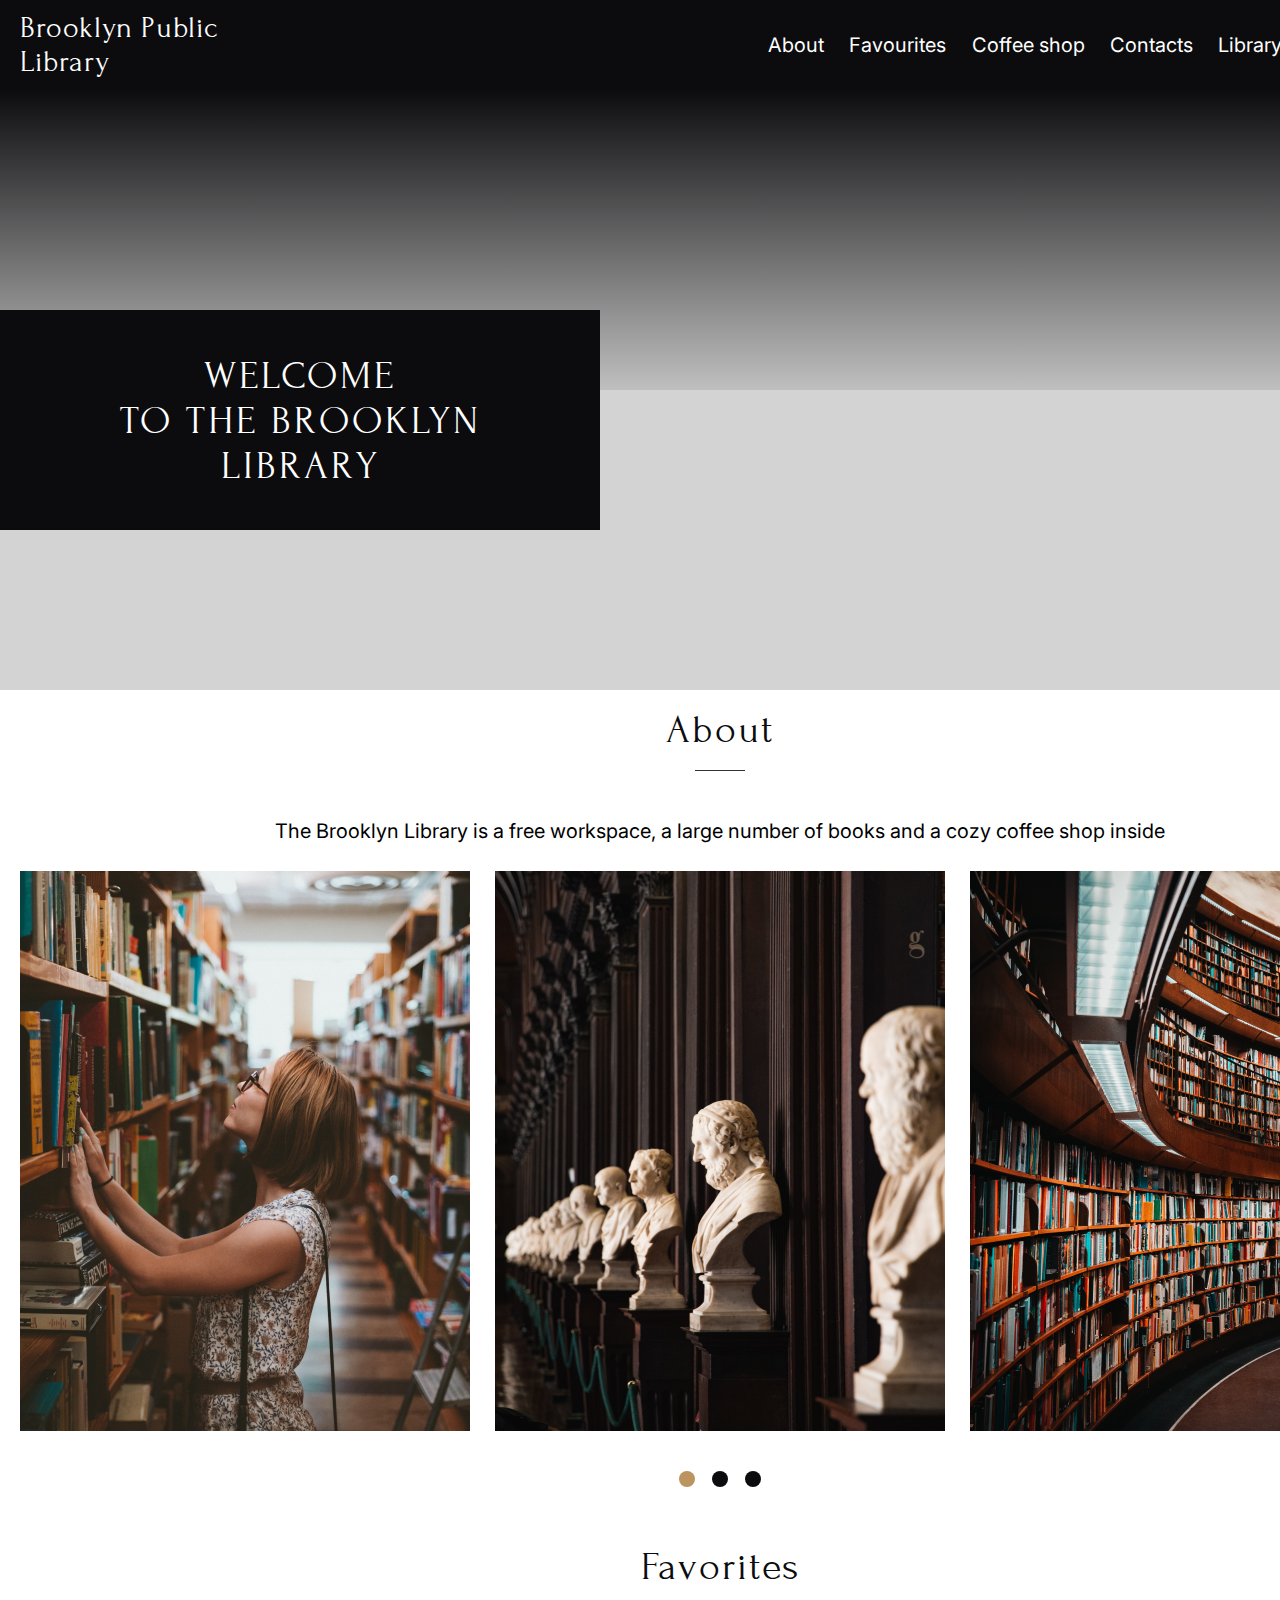
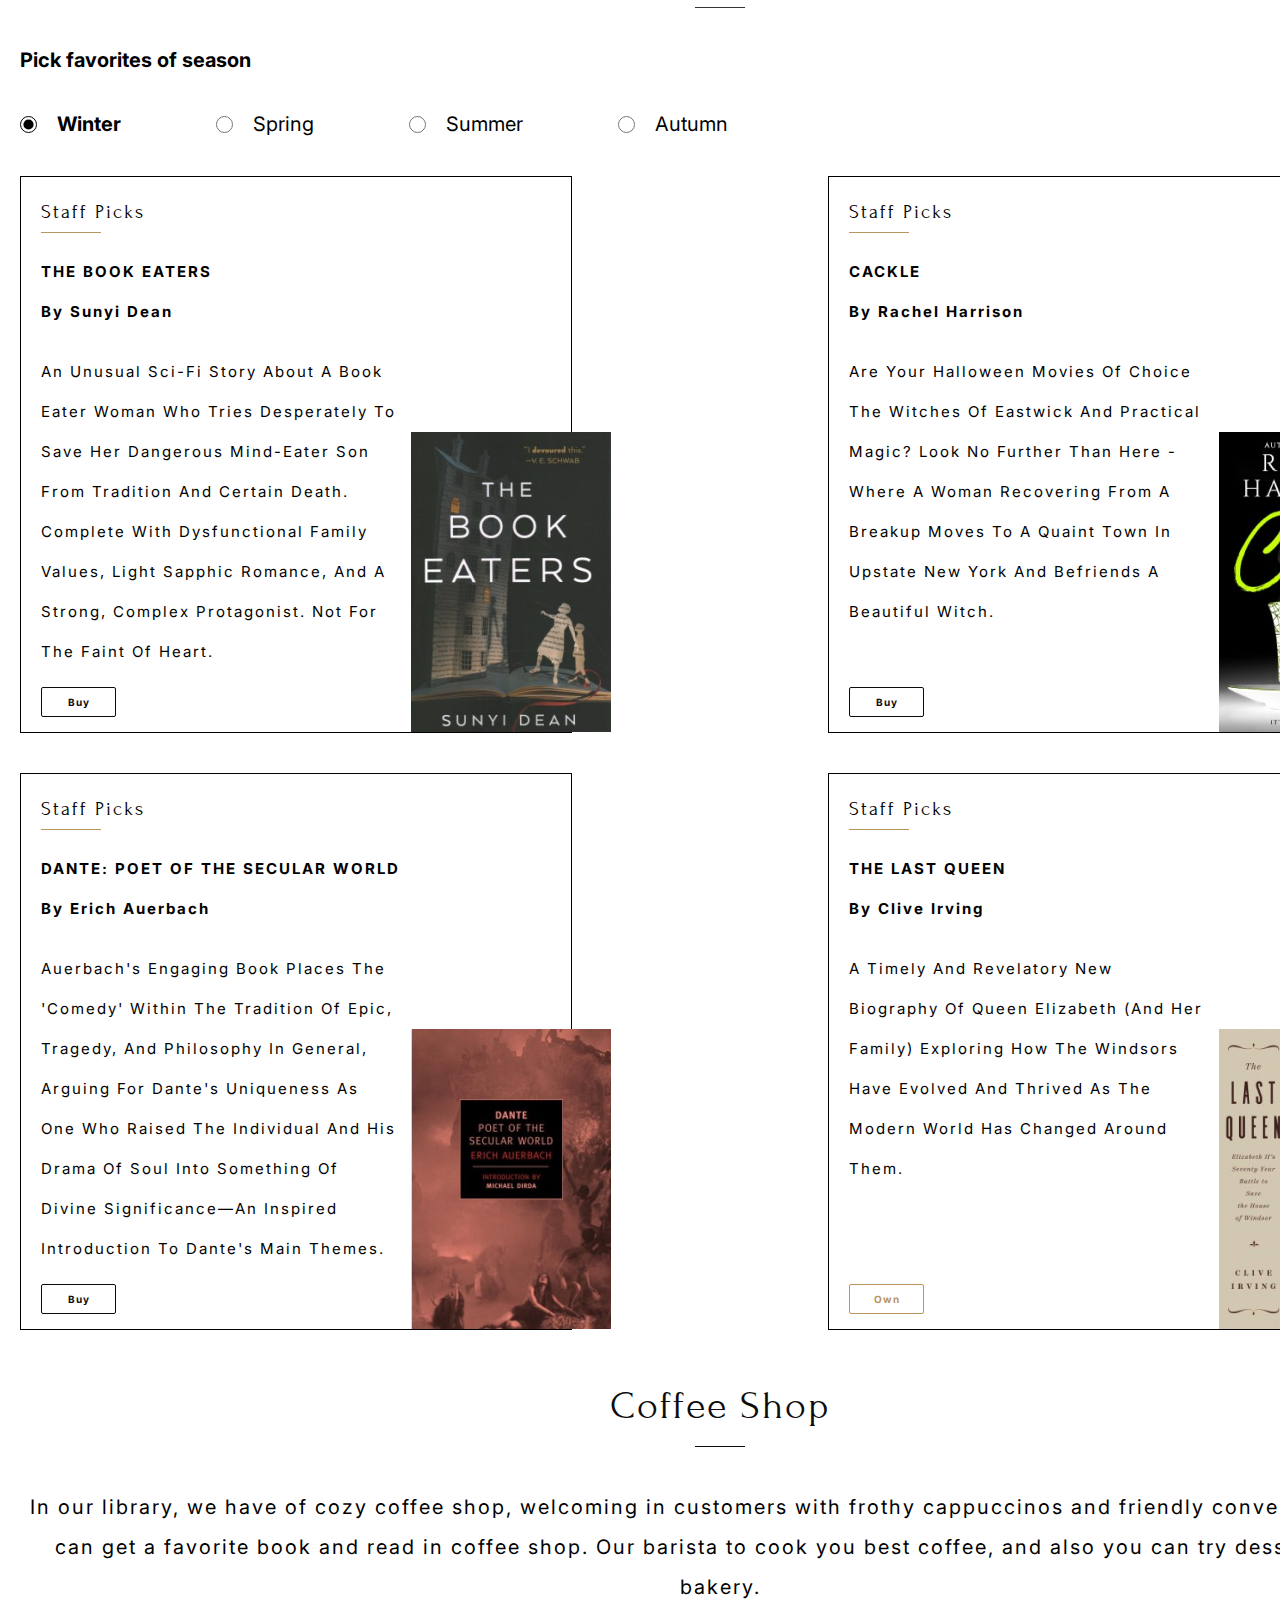
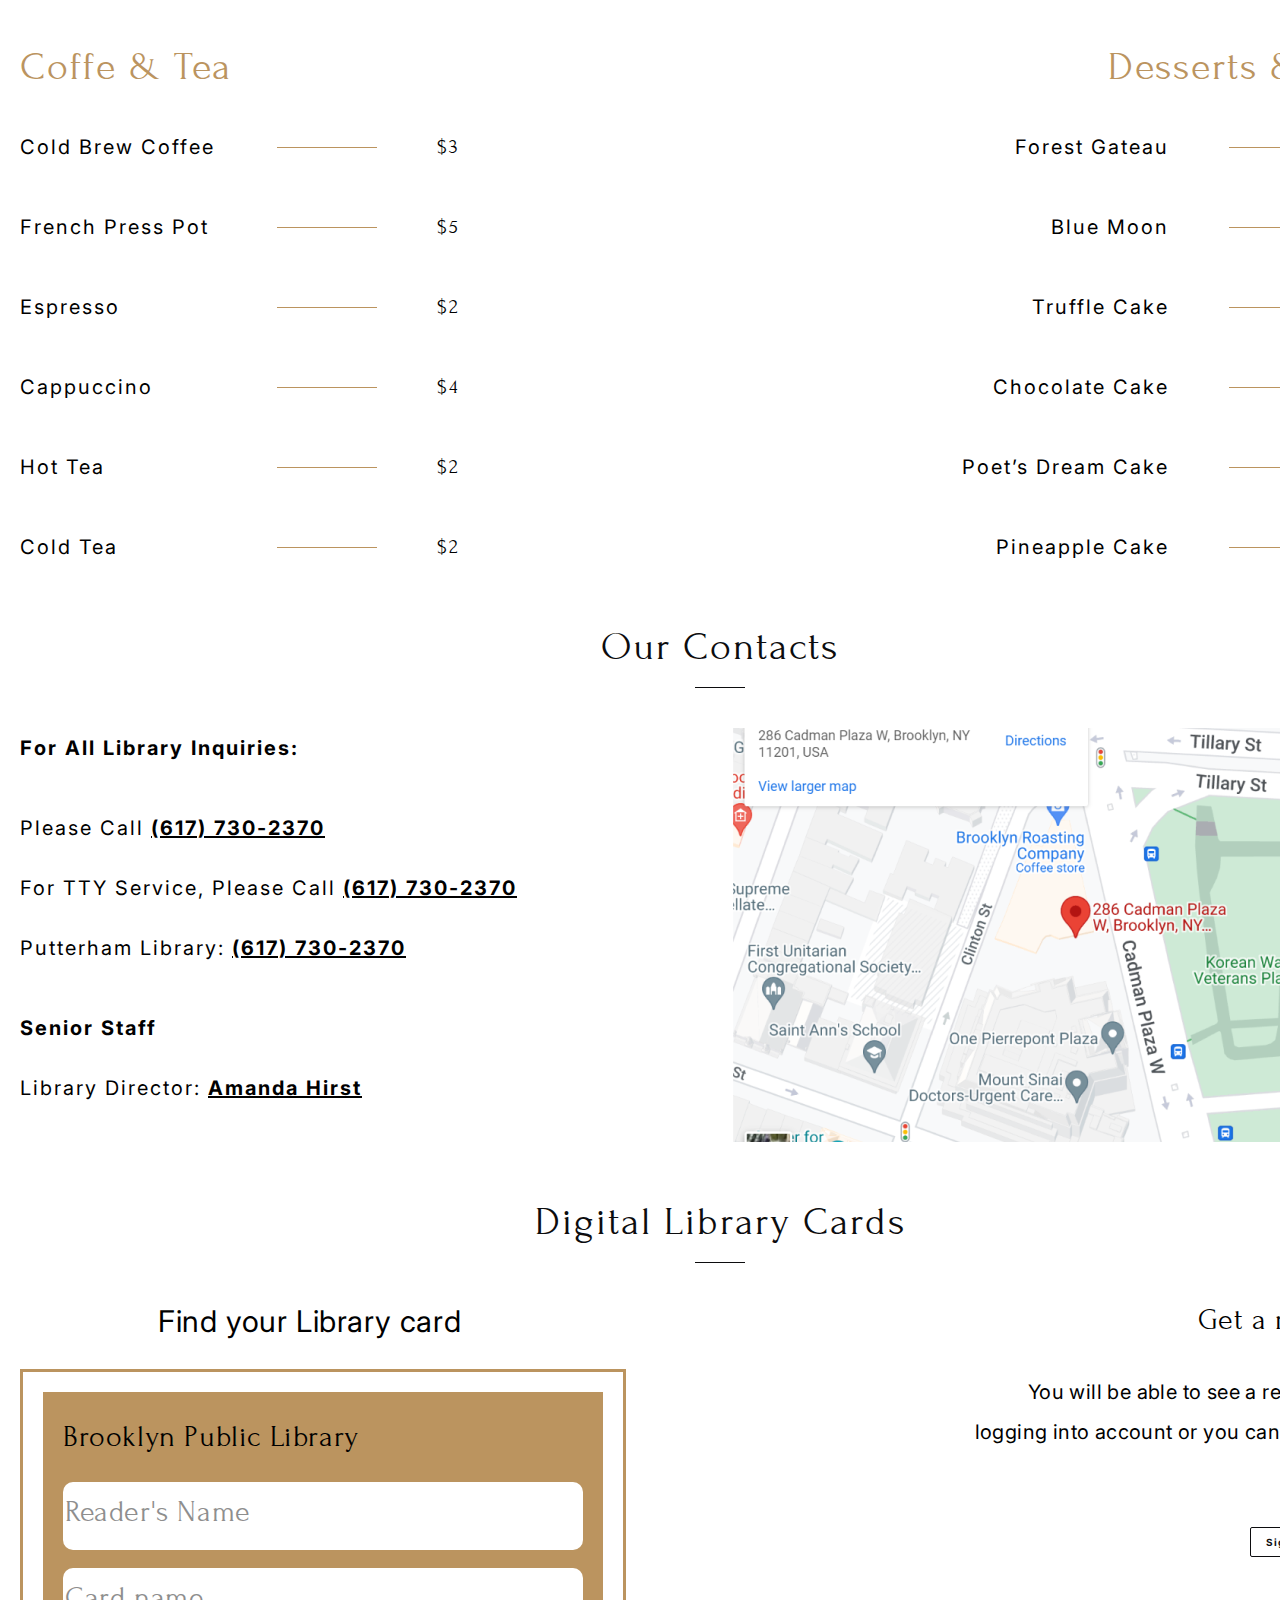
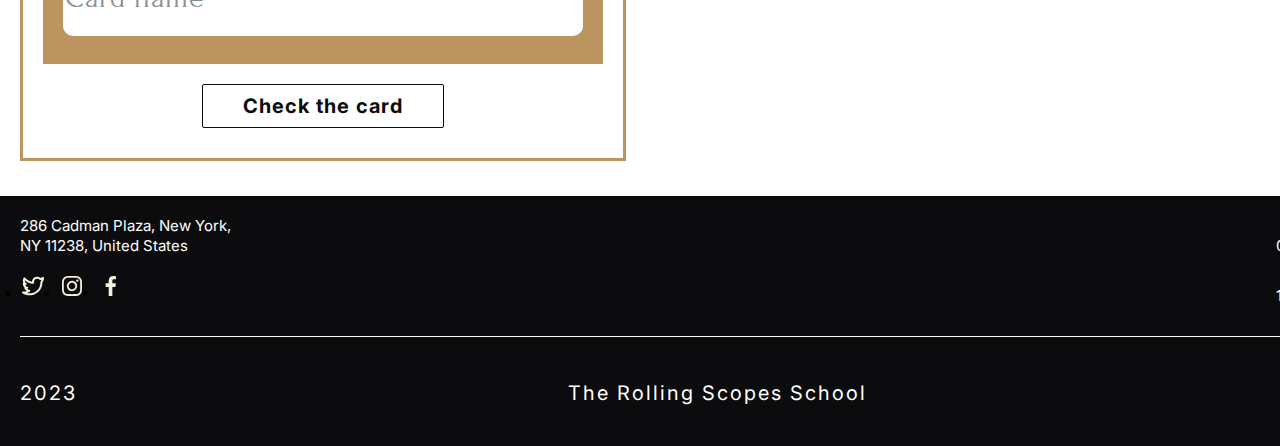
==== library/index.html @ 3243c789 "feat: added new folder library" ====
<!DOCTYPE html>
<html lang="en">
  <head>
    <meta charset="UTF-8"/>
    <meta http-equiv="X-UA-Compatible" content="IE=edge"/>
    <meta name="viewport" content="width=device-width, initial-scale=1.0"/>
    <title>Library</title>
    <link rel="icon" type="image/x-icon" href="./images/favicon.ico"/>
    <link rel="preconnect" href="https://fonts.googleapis.com">
    <link rel="preconnect" href="https://fonts.gstatic.com" crossorigin>
    <link href="https://fonts.googleapis.com/css2?family=Forum&family=Forum:ital,wght@0,100;0,300;0,400;0,500;1,100;1,400&display=swap" rel="stylesheet">
    <link href="https://fonts.googleapis.com/css2?family=Inter&family=Inter:ital,wght@0,100;0,300;0,400;0,500;1,100;1,400&display=swap" rel="stylesheet">
    <link rel="stylesheet" href="style.css">
  </head>
  <body>
    <header class="main-header">
      <div class="library-name">
        <h1>Brooklyn Public Library</h1>
      </div>
      <nav class="main-nav-container">
          <ul>
            <li><a href = "#about">About</a></li>
            <li><a href = "#favorites">Favourites</a></li>
            <li><a href = "#coffeeshop">Coffee shop</a></li>
            <li><a href = "#contacts">Contacts</a></li>
            <li><a href = "#librarycard">Library Card</a></li>
          </ul>
      </nav>
      <div class="icon-profile">
        <svg xmlns="http://www.w3.org/2000/svg" width="28" height="28" viewBox="0 0 28 28" fill="none">
          <path fill-rule="evenodd" clip-rule="evenodd" d="M28 14C28 21.732 21.732 28 14 28C6.26801 28 0 21.732 0 14C0 6.26801 6.26801 0 14 0C21.732 0 28 6.26801 28 14ZM18.6667 7.77778C18.6667 10.3551 16.5774 12.4444 14.0001 12.4444C11.4227 12.4444 9.33339 10.3551 9.33339 7.77778C9.33339 5.20045 11.4227 3.11111 14.0001 3.11111C16.5774 3.11111 18.6667 5.20045 18.6667 7.77778ZM19.4998 16.2781C20.9584 17.7367 21.7778 19.715 21.7778 21.7778H14L6.22225 21.7778C6.22225 19.715 7.0417 17.7367 8.50031 16.2781C9.95893 14.8194 11.9372 14 14 14C16.0628 14 18.0411 14.8194 19.4998 16.2781Z" fill="white"/>
        </svg>
      </div>
      </header>
    <main>
      <div class="container-pages">
        <section id="welcome">
          <div class="background-gradient">
            <div class="gradient"></div>
            <div class="welcome-bg">
              <p>WELCOME<br>TO THE BROOKLYN<br>LIBRARY<p>
            </div>
          </div>
        </section>
        <section id="about">
          <div class="about-header">
            <h2>About</h2>
            <hr>
            <p>The Brooklyn Library is a free workspace, a large number of books and a cozy coffee shop inside</p>
          </div>
          <div class="images-about">
            <img src="./images/image1.png" alt="image 1">
            <img src="./images/image2.png" alt="image 2">
            <img src="./images/image3.png" alt="image 3">
          </div>
          <div class="carousel-pagination">
            <div class="pagination-container">
              <div class="pagination-element">
                <a class="active" href="#images-about"></a>
              </div>
              <div class="pagination-element">
                <a href="#"></a>
              </div>
              <div class="pagination-element">
                <a href="#"></a>
              </div>
            </div>
          </div>
        </section>
        <section id="favorites">
          <div class="favorites-header">
            <h2>Favorites</h2>
            <hr>
          </div>
          <div class="fav-text">
            <p>Pick favorites of season</p>
          </div>
          <div class="seasons">
            <div class="season-element">
              <input type="radio" id="winter" name="seasons" value="winter" checked>
              <label for="winter">Winter</label>
            </div>
            <div class="season-element">
              <input type="radio" id="spring" name="seasons" value="spring">
              <label for="spring">Spring</label>
            </div>
            <div class="season-element">
              <input type="radio" id="summer" name="seasons" value="summer">
              <label for="summer">Summer</label>
            </div>
            <div class="season-element">
              <input type="radio" id="autumn" name="seasons" value="autumn">
              <label for="autumn">Autumn</label>
            </div>
          </div>
          <div class="favorites-descriptions">
            <div class="book-item">
              <div class="book-item-header">
                <p>Staff Picks</p>
                <hr>
              </div>
              <div class="book-item-name-author">
                <p class="book-item-name">THE BOOK EATERS</p>
                <p class="book-item-author">By Sunyi Dean</p>
              </div>
              <div class="book-item-description">
                <p>
                  An unusual sci-fi story about a book 
                  eater woman who tries desperately to 
                  save her dangerous mind-eater son 
                  from tradition and certain death. 
                  Complete with dysfunctional family 
                  values, light Sapphic romance, and a 
                  strong, complex protagonist. Not for 
                  the faint of heart.
                </p>
              </div>
              <div class="buy-button">
                <button>Buy</button>
              </div>
              <div class="book-item-image">
                <img src="./images/book1.png" alt="book">
              </div>
            </div>
            
            <div class="book-item">
              <div class="book-item-header">
                <p>Staff Picks</p>
                <hr>
              </div>
              <div class="book-item-name-author">
                <p class="book-item-name">Cackle</p>
                <p class="book-item-author">By Rachel Harrison</p>
              </div>
              <div class="book-item-description">
                <p>
                Are your Halloween movies of choice 
                The Witches of Eastwick and Practical 
                Magic? Look no further than here - 
                where a woman recovering from a 
                breakup moves to a quaint town in 
                upstate New York and befriends a 
                beautiful witch.
                </p>
              </div>
              <div class="buy-button">
                <button>Buy</button>
              </div>
              <div class="book-item-image">
                <img src="./images/book3.png" alt="book">
              </div>
            </div>
            <div class="book-item">
              <div class="book-item-header">
                <p>Staff Picks</p>
                <hr>
              </div>
              <div class="book-item-name-author">
                <p class="book-item-name">Dante: Poet of the Secular World</p>
                <p class="book-item-author">By Erich Auerbach</p>
              </div>
              <div class="book-item-description">
                <p>
                Auerbach's engaging book places the 
                'Comedy' within the tradition of 
                epic, tragedy, and philosophy in 
                general, arguing for Dante's 
                uniqueness as one who raised the 
                individual and his drama of soul into 
                something of divine significance—an 
                inspired introduction to Dante's main 
                themes.
                </p>
              </div>
              <div class="buy-button">
                <button>Buy</button>
              </div>
              <div class="book-item-image">
                <img src="./images/book2.png" alt="book">
              </div>
            </div>
            <div class="book-item">
              <div class="book-item-header">
                <p>Staff Picks</p>
                <hr>
              </div>
              <div class="book-item-name-author">
                <p class="book-item-name">The Last Queen</p>
                <p class="book-item-author">By Clive Irving</p>
              </div>
              <div class="book-item-description">
                <p>
                A timely and revelatory new 
                biography of Queen Elizabeth (and her family) 
                exploring how the Windsors have 
                evolved and thrived as the modern 
                world has changed around them.
                </p>
              </div>
              <div class="own-button">
                <button disabled>Own</button>
              </div>
              <div class="book-item-image">
                <img src="./images/book4.png" alt="book">
              </div>
            </div>
          </div>
        </section>
        <section id="coffeeshop">
          <div class="coffee-shop-header">
            <h2>coffee shop</h2>
            <hr>
          </div>
          <div class="coffee-shop-description">
            <p>
              In our library, we have of cozy coffee shop, welcoming in customers with frothy cappuccinos and friendly conversation. 
              You can get a favorite book and read in coffee shop. Our barista to cook you best coffee, and also you can try desserts from bakery.
            </p>
          </div>
          <div class="coffee-shop-menu">
            <div class="coffee-tea">
              <p class="coffee-tea-header">Coffe & Tea</p>
              <div class="coffee-shop-menu-item">
                <p class="menu-item-name">Cold Brew Coffee</p>
                <hr>
                <p class="menu-item-price">$3</p>
              </div>
              <div class="coffee-shop-menu-item">
                <p class="menu-item-name">French Press Pot</p>
                <hr>
                <p class="menu-item-price">$5</p>
              </div>
              <div class="coffee-shop-menu-item">
                <p class="menu-item-name">Espresso</p>
                <hr>
                <p class="menu-item-price">$2</p>
              </div>
              <div class="coffee-shop-menu-item">
                <p class="menu-item-name">Cappuccino</p>
                <hr>
                <p class="menu-item-price">$4</p>
              </div>
              <div class="coffee-shop-menu-item">
                <p class="menu-item-name">Hot Tea</p>
                <hr>
                <p class="menu-item-price">$2</p>
              </div>
              <div class="coffee-shop-menu-item">
                <p class="menu-item-name">Cold Tea</p>
                <hr>
                <p class="menu-item-price">$2</p>
              </div>
            </div>
            <div class="desserts-cakes">
              <p class="desserts-cakes-header">Desserts & Cakes</p>
              <div class="coffee-shop-menu-item">
                <p class="menu-item-name">Forest Gateau</p>
                <hr>
                <p class="menu-item-price">$16</p>
              </div>
              <div class="coffee-shop-menu-item">
                <p class="menu-item-name">Blue Moon</p>
                <hr>
                <p class="menu-item-price">$16</p>
              </div>
              <div class="coffee-shop-menu-item">
                <p class="menu-item-name">Truffle Cake</p>
                <hr>
                <p class="menu-item-price">$15</p>
              </div>
              <div class="coffee-shop-menu-item">
                <p class="menu-item-name">Chocolate Cake</p>
                <hr>
                <p class="menu-item-price">$18</p>
              </div>
              <div class="coffee-shop-menu-item">
                <p class="menu-item-name">Poet’s Dream Cake</p>
                <hr>
                <p class="menu-item-price">$16</p>
              </div>
              <div class="coffee-shop-menu-item">
                <p class="menu-item-name">Pineapple Cake</p>
                <hr>
                <p class="menu-item-price">$14</p>
              </div>
            </div>
          </div>
        </section>
        <section id="contacts">
          <div class="contacts-header">
            <h2>Our Contacts</h2>
            <hr>
          </div>
          <div class="contacts-container">
            <div class="contacts-text">
              <p class="library-inq">
                For All Library Inquiries:
              </p>
              <p class="phones">
                Please Call <a href="tel:6177302370">(617) 730-2370</a>
              </p>
              <p class="phones">
                For TTY Service, Please Call <a href="tel:6177302370">(617) 730-2370</a>
              </p>
              <p class="phones">
                Putterham Library: <a href="tel:6177302370">(617) 730-2370</a>
              </p>
              <p class="staff">
                Senior Staff
              </p>
              <p class="library-director">Library Director: <a href="mailto:AmandaHirst@gmail.com">Amanda Hirst</a></p>
            </div>
            <div class="geo-information">
              <img src="./images/map.png" alt="map">
            </div>
          </div>
        </section>
        <section id="librarycard">
          <div class="card-header">
            <h2>Digital Library Cards</h2>
            <hr>
          </div>
          <div class="find-card">
            <p class="find-card-title">Find your Library card</p>
            <div class="register-frame">
              <div class="register-rectangle">
                <p class="find-card-library-name">Brooklyn Public Library</p>
                <form class="input-card-form">
                  <input type="text" placeholder="Reader's Name" class="form_input" id="rname" pattern=[A-Za-zА-Яа-яЁё0-9-]+><br>
                  <input type="text" placeholder="Card name" class="form_input" id="cname" pattern=[A-Za-zА-Яа-яЁё0-9-]+><br>
                  </form>
              </div>
              <div class="check-card-button">
                <button>Check the card</button>
              </div>
            </div>
          </div>
          <div class="get-card">
            <p class="get-card-title">Get a reader card</p>
            <div class="get-card-description">
              <p>You will be able to see a reader card after 
                logging into account or you can register a new 
                account</p>
            </div>
            <div class="get-card-options">
              <div class="get-card-button">
                <button>Sign Up</button>
              </div>
              <div class="get-card-button">
                <button>Log in</button>
              </div>
            </div>
          </div>
        </section>
      </div>
    </main>
    <footer class="black-footer">
      <div class="footer-item-first">
        <div class="footer-item-place">
          <a href="https://goo.gl/maps/8Bmcn56jcmFry2dU6">286 Cadman Plaza, New York, NY 11238, United States</a>
        </div>
        <div class="main-worktime">
          <p>Mon - Fri<br>08:00 am - 07:00 pm</p>
        </div>
      </div>
      <div class="footer-item-second">
        <div class="footer-item-social-media">
          <ul>
            <li><a href="https://twitter.com/BKLYNlibrary?ref_src=twsrc%5Egoogle%7Ctwcamp%5Eserp%7Ctwgr%5Eauthor">
              <svg xmlns="http://www.w3.org/2000/svg" width="24" height="24" viewBox="0 0 24 24" fill="none">
                <path d="M22.9912 3.95021C22.9913 3.77357 22.9447 3.60007 22.8559 3.44735C22.7671 3.29464 22.6395 3.16817 22.486 3.08084C22.3324 2.9935 22.1585 2.94842 21.9819 2.95017C21.8053 2.95193 21.6323 3.00046 21.4805 3.09083C20.8952 3.43921 20.265 3.70601 19.6075 3.88383C18.6685 3.07806 17.4708 2.63713 16.2335 2.64164C14.8761 2.6432 13.5724 3.17223 12.5977 4.11702C11.623 5.06181 11.0537 6.3484 11.0099 7.70512C8.33384 7.27838 5.90849 5.88164 4.19631 3.78126C4.09315 3.65609 3.9614 3.55757 3.81217 3.494C3.66295 3.43043 3.50062 3.40368 3.33889 3.41601C3.17725 3.42932 3.02128 3.4818 2.88448 3.56892C2.74768 3.65603 2.63416 3.77516 2.55373 3.91601C2.14126 4.63582 1.90436 5.44276 1.86228 6.27131C1.8202 7.09986 1.97412 7.92666 2.31154 8.68456L2.30959 8.68651C2.15794 8.77991 2.03278 8.91066 1.94609 9.06625C1.85941 9.22185 1.81409 9.39708 1.81447 9.57519C1.81263 9.72211 1.82145 9.86898 1.84084 10.0146C1.94298 11.2729 2.50062 12.4507 3.4092 13.3271C3.34756 13.4446 3.30994 13.5731 3.29854 13.7052C3.28714 13.8373 3.30218 13.9704 3.34279 14.0967C3.7389 15.3308 4.58129 16.3727 5.7051 17.0185C4.56334 17.46 3.33052 17.614 2.11525 17.4668C1.89032 17.4386 1.66248 17.4876 1.4691 17.6059C1.27572 17.7242 1.12828 17.9047 1.05097 18.1178C0.973654 18.3309 0.97106 18.5639 1.04361 18.7787C1.11616 18.9935 1.25955 19.1772 1.45025 19.2998C3.54034 20.646 5.97393 21.3617 8.46002 21.3613C11.2793 21.393 14.03 20.4921 16.2843 18.7988C18.5385 17.1054 20.17 14.7145 20.9248 11.998C21.2779 10.8146 21.4582 9.58648 21.46 8.35157C21.46 8.28614 21.46 8.21876 21.459 8.15138C21.9811 7.58831 22.3856 6.92668 22.6487 6.20527C22.9118 5.48387 23.0283 4.7172 22.9912 3.95021ZM19.6846 7.16212C19.5194 7.35746 19.4358 7.60891 19.4512 7.86427C19.461 8.02927 19.46 8.19527 19.46 8.35157C19.4579 9.39511 19.305 10.4329 19.0059 11.4326C18.3894 13.744 17.015 15.7817 15.103 17.2192C13.1909 18.6568 10.8517 19.4111 8.46002 19.3613C7.6009 19.3616 6.74474 19.2606 5.90924 19.0606C6.97465 18.7172 7.97083 18.1879 8.85162 17.4971C9.01385 17.3693 9.13257 17.1945 9.19151 16.9967C9.25044 16.7988 9.2467 16.5875 9.18079 16.3918C9.11489 16.1961 8.99005 16.0257 8.8234 15.9038C8.65675 15.7819 8.45647 15.7145 8.25002 15.7109C7.41885 15.698 6.62515 15.363 6.03615 14.7764C6.18557 14.7481 6.33401 14.7129 6.48147 14.6709C6.69748 14.6094 6.88651 14.477 7.01813 14.295C7.14975 14.1131 7.21629 13.8921 7.20704 13.6677C7.1978 13.4433 7.1133 13.2285 6.96715 13.058C6.82101 12.8874 6.62173 12.7711 6.40139 12.7275C5.91893 12.6323 5.46494 12.427 5.0747 12.1277C4.68447 11.8284 4.36852 11.4432 4.15139 11.002C4.33212 11.0266 4.514 11.0419 4.69631 11.0479C4.91289 11.0511 5.1249 10.9854 5.30169 10.8603C5.47847 10.7351 5.61086 10.5569 5.67971 10.3516C5.74569 10.1443 5.74229 9.92123 5.67004 9.7161C5.59778 9.51096 5.46061 9.33499 5.27932 9.21485C4.83947 8.92182 4.47916 8.52427 4.23068 8.0578C3.98219 7.59134 3.85328 7.07052 3.85549 6.54201C3.85549 6.47561 3.85744 6.4092 3.86135 6.34377C6.10261 8.43402 9.00967 9.66621 12.0703 9.82326C12.2248 9.82934 12.3787 9.80024 12.5203 9.73816C12.6619 9.67607 12.7875 9.58262 12.8877 9.46486C12.9869 9.34596 13.0571 9.20566 13.0929 9.05501C13.1286 8.90437 13.1289 8.74748 13.0937 8.5967C13.0366 8.35806 13.0074 8.11357 13.0068 7.86818C13.0077 7.01271 13.348 6.19254 13.9529 5.58764C14.5578 4.98274 15.378 4.64251 16.2334 4.64161C16.6736 4.64043 17.1092 4.7305 17.5127 4.90615C17.9163 5.0818 18.2791 5.3392 18.5781 5.66212C18.6935 5.7862 18.8386 5.87871 18.9998 5.93085C19.161 5.98299 19.3329 5.99303 19.499 5.96001C19.9098 5.88006 20.3147 5.7724 20.7109 5.63775C20.4407 6.19072 20.0953 6.70369 19.6846 7.16212Z" fill="#F5EFDB"/>
              </svg>
            </a></li>
            <li><a href="https://www.instagram.com/bklynlibrary/">
              <svg xmlns="http://www.w3.org/2000/svg" width="24" height="24" viewBox="0 0 24 24" fill="none">
                <path d="M17.34 5.46C17.1027 5.46 16.8707 5.53038 16.6733 5.66224C16.476 5.79409 16.3222 5.98151 16.2313 6.20078C16.1405 6.42005 16.1168 6.66133 16.1631 6.89411C16.2094 7.12689 16.3236 7.34071 16.4915 7.50853C16.6593 7.67635 16.8731 7.79064 17.1059 7.83694C17.3387 7.88324 17.5799 7.85948 17.7992 7.76866C18.0185 7.67783 18.2059 7.52402 18.3378 7.32668C18.4696 7.12935 18.54 6.89734 18.54 6.66C18.54 6.34174 18.4136 6.03652 18.1885 5.81147C17.9635 5.58643 17.6583 5.46 17.34 5.46ZM21.94 7.88C21.9206 7.0503 21.7652 6.2294 21.48 5.45C21.2257 4.78313 20.83 4.17928 20.32 3.68C19.8248 3.16743 19.2196 2.77418 18.55 2.53C17.7727 2.23616 16.9508 2.07721 16.12 2.06C15.06 2 14.72 2 12 2C9.28 2 8.94 2 7.88 2.06C7.04915 2.07721 6.22734 2.23616 5.45 2.53C4.78168 2.77665 4.17693 3.16956 3.68 3.68C3.16743 4.17518 2.77418 4.78044 2.53 5.45C2.23616 6.22734 2.07721 7.04915 2.06 7.88C2 8.94 2 9.28 2 12C2 14.72 2 15.06 2.06 16.12C2.07721 16.9508 2.23616 17.7727 2.53 18.55C2.77418 19.2196 3.16743 19.8248 3.68 20.32C4.17693 20.8304 4.78168 21.2234 5.45 21.47C6.22734 21.7638 7.04915 21.9228 7.88 21.94C8.94 22 9.28 22 12 22C14.72 22 15.06 22 16.12 21.94C16.9508 21.9228 17.7727 21.7638 18.55 21.47C19.2196 21.2258 19.8248 20.8326 20.32 20.32C20.8322 19.8226 21.2283 19.2182 21.48 18.55C21.7652 17.7706 21.9206 16.9497 21.94 16.12C21.94 15.06 22 14.72 22 12C22 9.28 22 8.94 21.94 7.88ZM20.14 16C20.1327 16.6348 20.0178 17.2637 19.8 17.86C19.6403 18.2952 19.3839 18.6884 19.05 19.01C18.7256 19.3405 18.3332 19.5964 17.9 19.76C17.3037 19.9778 16.6748 20.0927 16.04 20.1C15.04 20.15 14.67 20.16 12.04 20.16C9.41 20.16 9.04 20.16 8.04 20.1C7.38089 20.1123 6.72459 20.0109 6.1 19.8C5.68578 19.6281 5.31136 19.3728 5 19.05C4.66809 18.7287 4.41484 18.3352 4.26 17.9C4.01586 17.2952 3.88044 16.6519 3.86 16C3.86 15 3.8 14.63 3.8 12C3.8 9.37 3.8 9 3.86 8C3.86448 7.35106 3.98295 6.70795 4.21 6.1C4.38605 5.67791 4.65627 5.30166 5 5C5.30381 4.65617 5.67929 4.3831 6.1 4.2C6.70955 3.98004 7.352 3.86508 8 3.86C9 3.86 9.37 3.8 12 3.8C14.63 3.8 15 3.8 16 3.86C16.6348 3.86728 17.2637 3.98225 17.86 4.2C18.3144 4.36865 18.7223 4.64285 19.05 5C19.3777 5.30718 19.6338 5.68273 19.8 6.1C20.0223 6.70893 20.1373 7.35178 20.14 8C20.19 9 20.2 9.37 20.2 12C20.2 14.63 20.19 15 20.14 16ZM12 6.87C10.9858 6.87198 9.99496 7.17453 9.15265 7.73942C8.31035 8.30431 7.65438 9.1062 7.26763 10.0438C6.88089 10.9813 6.78072 12.0125 6.97979 13.0069C7.17886 14.0014 7.66824 14.9145 8.38608 15.631C9.10392 16.3474 10.018 16.835 11.0129 17.0321C12.0077 17.2293 13.0387 17.1271 13.9755 16.7385C14.9123 16.35 15.7129 15.6924 16.2761 14.849C16.8394 14.0056 17.14 13.0142 17.14 12C17.1413 11.3251 17.0092 10.6566 16.7512 10.033C16.4933 9.40931 16.1146 8.84281 15.6369 8.36605C15.1592 7.88929 14.5919 7.51168 13.9678 7.25493C13.3436 6.99818 12.6749 6.86736 12 6.87ZM12 15.33C11.3414 15.33 10.6976 15.1347 10.15 14.7688C9.60234 14.4029 9.17552 13.8828 8.92348 13.2743C8.67144 12.6659 8.6055 11.9963 8.73398 11.3503C8.86247 10.7044 9.17963 10.111 9.64533 9.64533C10.111 9.17963 10.7044 8.86247 11.3503 8.73398C11.9963 8.6055 12.6659 8.67144 13.2743 8.92348C13.8828 9.17552 14.4029 9.60234 14.7688 10.15C15.1347 10.6976 15.33 11.3414 15.33 12C15.33 12.4373 15.2439 12.8703 15.0765 13.2743C14.9092 13.6784 14.6639 14.0454 14.3547 14.3547C14.0454 14.6639 13.6784 14.9092 13.2743 15.0765C12.8703 15.2439 12.4373 15.33 12 15.33Z" fill="#F5EFDB"/>
              </svg>
            </a></li>
            <li><a href="https://www.facebook.com/BrooklynPublicLibrary/">
              <svg xmlns="http://www.w3.org/2000/svg" width="24" height="24" viewBox="0 0 24 24" fill="none">
                <path d="M15.12 5.32003H17V2.14003C16.0897 2.04538 15.1751 1.99865 14.26 2.00003C11.54 2.00003 9.67999 3.66003 9.67999 6.70003V9.32003H6.60999V12.88H9.67999V22H13.36V12.88H16.42L16.88 9.32003H13.36V7.05003C13.36 6.00003 13.64 5.32003 15.12 5.32003Z" fill="#F5EFDB"/>
              </svg>
            </a></li>
          </ul>
        </div>
        <div class="weekends-worktime">
          <p>Sat - Sun<br>10:00 am - 06:00 pm</p>
        </div>
      </div>
      <div class="footer-line">
        <hr>
      </div>
      <div class="main-footer">
        <p>2023</p>
        <a href="https://rs.school/js-stage0/">The Rolling Scopes School</a>
        <a href="https://github.com/llogeek">Lolita</a>
      </div>
    </footer>
  </body>
</html>
---- library/style.css ----
body, html{
  width: 1440px;
  min-width: 100%;
  margin: 0px auto;
  padding: 0;
  box-sizing: border-box;
  background-color: #0C0C0E;
  scroll-behavior: smooth;
}
.main-header {
  display: flex;
  background-color: #0C0C0E;
  width: 1440px;
  height: 90px;
  border: none;
  margin: 0px auto;
  padding: 0;
}
.library-name {
  display: flex;
  align-items: center;
  width: 294px;
  height: 50px;
  margin-right: 454px;
  margin-top: 20px;
  margin-bottom: 20px;
  margin-left: 20px;
}
.library-name h1 {
  color: #FFF;
  font-family: Forum;
  font-size: 30px;
  font-style: normal;
  font-weight: 400; 
  letter-spacing: 0.6px;
  margin: 0;
  padding: 0;
}
.main-nav-container ul{
  list-style-type: none;
  display: flex;
  justify-content:space-between;
  width: 584px;
  height: 50px;
  padding: 0;
  margin: 0;
}
.main-nav-container ul li {
  cursor: pointer;
  width: auto;
  padding: 0;
  margin-top: 20px;
  margin-bottom: 20px;
  margin-right: 20px;
  margin-left: 0;
}
.main-nav-container ul li a{
  color: #FFF;
  font-family: Inter;
  font-size: 20px;
  font-style: normal;
  font-weight: 400;
  line-height: 50px; 
  text-decoration: none;
}
.main-nav-container a:hover {
  color:grey;
}
.icon-profile {
  display: flex;
  margin-top: 31px;
  margin-right: 20px;
  margin-bottom: 31px;
  margin-left: 20px;
}
.container-pages {
  display: flex;
  flex-direction: column;
  width: 1440px;
  margin: 0px auto;
  padding: 0;
}
.background-gradient{
  position: relative;
  width: 1440px;
  height: 600px;
  background: url("./images/welcome.jpg"), lightgray 50% / cover no-repeat;
  background-size: cover;
  background-position: center;
  padding: 0;
  margin: 0;
}
.gradient{
  position: absolute;
  width: 1440px;
  height: 300px;
  background: linear-gradient(180deg, #0C0C0E 0%, #0C0C0E 0.01%, rgba(18, 18, 21, 0.10) 100%);
}
.welcome-bg {
  display: flex;
  position: absolute;
  width: 520px;
  height: 150px;
  padding: 35px 40px;
  margin-top: 220px;
  justify-content: center;
  align-items: center;
  background-color: #0C0C0E;
}
.welcome-bg p {
  color: #FFF;
  text-align: center;
  font-family: Forum;
  font-size: 40px;
  font-style: normal;
  font-weight: 400;
  letter-spacing: 3px;
  text-transform: uppercase;
}
#about {
  display: flex;
  flex-direction: column;
  width: 1440px;
  height: 837px;
  margin: 0;
  padding: 0;
  background: #FFF;
}
.about-header {
  display: flex;
  flex-direction: column;
  align-items: center;
  padding: 0;
  margin-top: 20px;
  margin-bottom: 0px;
}
.about-header h2 {
  color: #0C0C0E;
  font-family: Forum;
  font-size: 40px;
  font-style: normal;
  font-weight: 400;
  line-height: 40px; 
  letter-spacing: 2px;
  text-transform: capitalize;
  margin-bottom: 0px;
  margin-top: 0;
  margin-left: 0;
  margin-right: 0;
  padding: 0;
}
.about-header hr {
  width: 50px;
	padding: 0;
	height: 0;
  margin-top: 20px;
  margin-bottom: 0px;
	border: none;
	border-top: 1px solid #333;
}
.about-header p {
  color: #000;
  text-align: center;
  font-family: Inter;
  font-size: 20px;
  margin-top: 40px;
  margin-bottom: 0px;
  font-style: normal;
  font-weight: 400;
  line-height: 40px;
}
.images-about {
  display: flex;
  flex-direction: row;
  justify-content: space-between;
  width: 1400px;
  height: 560px;
  margin-top: 20px;
  margin-left: 20px;
  margin-right: 20px;
  gap: 25px;
}
.images-about img {
  width: auto;
  height: 100%;
}
.carousel-pagination {
  display: flex;
  justify-content: center;
  align-items: center;
  width: 1440;
  height: 96px;
}
.pagination-container {
  display: flex;
  flex-direction: row;
  width: 98px;
  height: 26px;
}
.pagination-element {
  display: flex;
  width: 26px; 
  height: 26px;
  margin: auto;
  background: none;
  border-radius: 50%;
  cursor: pointer;
}
.pagination-element a{
  display: flex;
  width: 16px; 
  height: 16px;
  margin: auto;
  background: #0C0C0E;
  border-radius: 50%;
  cursor: pointer;
}
.pagination-element a.active {
  background-color: #BB945F; 
}

.pagination-element a:hover:not(.active) {
  background-color: lightgray;
}

#favorites {
  display: flex;
  flex-direction: column;
  width: 1440px;
  height: 1439px;
  margin: 0;
  padding: 0;
  background: #FFF;
}
.favorites-header {
  display: flex;
  flex-direction: column;
  align-items: center;
  padding: 0;
  margin-top: 20px;
  margin-bottom: 0px;
}
.favorites-header h2 {
  color: #0C0C0E;
  font-family: Forum;
  font-size: 40px;
  font-style: normal;
  font-weight: 400;
  line-height: 40px; 
  letter-spacing: 2px;
  text-transform: capitalize;
  margin-bottom: 20px;
  margin-top: 0;
  margin-left: 0;
  margin-right: 0;
  padding: 0;
}
.favorites-header hr {
  width: 50px;
	padding: 0;
	height: 0;
  margin-top: 0px;
  margin-bottom: 0px;
	border: none;
	border-top: 1px solid #333;
}
.fav-text {
  display: flex;
  justify-content: flex-start;
  margin-top: 40px;
  margin-left: 20px;
  margin-bottom: 35px;
}
.fav-text p{
  color: #000;
  text-align: center;
  font-family: Inter;
  font-size: 20px;
  font-style: normal;
  font-weight: 700;
  line-height: normal;
  padding: 0;
  margin: 0px;
}
.seasons {
  display: flex;
  margin-top: 0px;
  margin-left: 20px;
  margin-bottom: 35px;
}
.season-element {
  display: flex;
  flex-direction: row;
  align-items: center;
  margin-right: 90px;
  margin-top: 0px;
  margin-bottom: 0px;
  margin-left: 0px;
  padding: 0px;
  cursor: pointer;
}
.season-element input[type=radio] {
  width: 17px;
  height: 17px;
  padding: 5px 5px 5px 5px;
  margin: 0;
  cursor: pointer;
  accent-color: #000;
}
.season-element label {
  display: inline-block;
  align-items: center;
  justify-content: center;
  color: #000;
  padding: 5px 5px 5px 5px;
  font-family: Inter;
  font-size: 20px;
  font-style: normal;
  font-weight: 400;
  line-height: normal;
  margin-left: 15px;
  cursor: pointer;
}
.season-element input[type="radio"]:checked+label {
  font-weight: bold;
}
.favorites-descriptions {
  display: flex;
  flex-wrap: wrap;
  flex-direction: row;
  justify-content: space-between;
  margin-left: 20px;
  margin-right: 60px;
  margin-top: 0px;
  margin-bottom: 0px;
}
.book-item {
  display: flex;
  position: relative;
  flex-direction: column;
  width: 550px;
  height: 555px;
  border: 1px solid #000;
  background: #FFF; 
  margin-top: 0px;
  margin-bottom: 40px;
}
.book-item-header {
  display: flex;
  flex-direction: column;
  padding: 0;
  margin-top: 15px;
  margin-left: 20px;
  margin-bottom: 19px;
}
.book-item-header p {
  color: #000;
  font-family: Forum;
  font-size: 20px;
  font-style: normal;
  font-weight: 400;
  line-height: 40px;
  letter-spacing: 2px;
  text-transform: capitalize;
  margin: 0;
  padding: 0;
}
.book-item-header hr {
  width: 60px;
	padding: 0;
	height: 0;
  margin: 0;
	border: none;
	border-top: 1px solid #BB945F;
}
.book-item-name-author {
  display: flex;
  flex-direction: column;
  width: auto;
  margin-left: 20px;
  margin-bottom: 20px;
  margin-top: 0px;
}
.book-item-name {
  color: #000;
  font-family: Inter;
  font-size: 15px;
  font-style: normal;
  font-weight: 700;
  line-height: 40px;
  letter-spacing: 2px;
  text-transform: uppercase;
  margin: 0;
  padding: 0;
}
.book-item-author {
  color: #000;
  font-family: Inter;
  font-size: 15px;
  font-style: normal;
  font-weight: 700;
  line-height: 40px;
  letter-spacing: 2px;
  text-transform: capitalize;
  margin: 0;
  padding: 0;
}
.book-item-description {
  display: flex;
  width: 355px;
  height: 320px;
  margin-top: 0px;
  margin-bottom: 15px;
  margin-left: 20px;
}
.book-item-description p {
  color: #000;
  font-family: Inter;
  font-size: 15px;
  font-style: normal;
  font-weight: 400;
  line-height: 40px;
  letter-spacing: 2px;
  text-transform: capitalize;
  margin: 0;
  padding: 0;
}
.buy-button {
  display: flex;
  margin-top: 0;
  margin-bottom: 15px;
  margin-left: 20px;
  padding: 0;
}
.buy-button button{
  width: 75px;
  height: 30px;
  border-radius: 2px;
  border: 1px solid #0C0C0E;
  color: #0C0C0E;
  background-color: #FFF;
  text-align: center;
  font-family: Inter;
  font-size: 10px;
  font-style: normal;
  font-weight: 700;
  letter-spacing: 1px;
}
.buy-button button:hover {
  transition: all 1s ease;
  border-radius: 2px;
  border: 1px solid #BB945F;
  background: #BB945F;
}
.own-button {
  display: flex;
  margin-top: 0;
  margin-bottom: 15px;
  margin-left: 20px;
  padding: 0;
}
.own-button button {
  width: 75px;
  height: 30px;
  border-radius: 2px;
  border: 1px solid #BB945F;
  background-color: #FFF;
  color: #BB945F;
  text-align: center;
  font-family: Inter;
  font-size: 10px;
  font-style: normal;
  font-weight: 700;
  letter-spacing: 1px;
}
.book-item-image {
  position: absolute;
  display: flex;
  bottom: 0px;
  left: 390px;
}
#coffeeshop {
  display: flex;
  width: 1400px;
  padding: 20px 20px 40px 20px;
  flex-direction: column;
  align-items: center;
  background: #FFF;
  margin: 0px;
  gap: 40px;
}
.coffee-shop-header {
  display: flex;
  width: 1400px;
  flex-direction: column;
  align-items: center;
  gap: 20px;
  margin: 0;
  padding: 0;
}
.coffee-shop-header h2 {
  color: #0C0C0E;
  font-family: Forum;
  font-size: 40px;
  font-style: normal;
  font-weight: 400;
  line-height: 40px; 
  letter-spacing: 2px;
  text-transform: capitalize;
  margin: 0;
  padding: 0;
}
.coffee-shop-header hr {
  width: 50px;
	padding: 0;
	height: 0;
  margin: 0;
	border: none;
	border-top: 1px solid #0C0C0E;
}
.coffee-shop-description {
  display: flex;
  width: 1400px;
  padding: 0;
  margin: 0;
}
.coffee-shop-description p {
  color: #000;
  text-align: center;
  font-family: Inter;
  font-size: 20px;
  font-style: normal;
  font-weight: 400;
  line-height: 40px;
  letter-spacing: 2px;
  padding: 0;
  margin: 0;
}
.coffee-shop-menu {
  display: flex;
  flex-direction: row;
  justify-content: space-between;
  align-items: center;
  width: 1400px;
  height: 520px;
  margin: 0;
  padding: 0;
}
.coffee-tea {
  display: flex;
  flex-direction: column;
  width: 438px;
  height: 520px;
  gap: 40px;
  margin: 0;
  padding: 0;
}
.desserts-cakes {
  display: flex;
  flex-direction: column;
  width: 482px;
  height: 520px;
  gap: 40px;
  margin: 0;
  padding: 0;
}
.coffee-tea-header {
  color: #BB945F;
  font-family: Forum;
  font-size: 40px;
  font-style: normal;
  font-weight: 400;
  line-height: 40px;
  letter-spacing: 2px;
  text-transform: capitalize;
  margin: 0;
  padding: 0;
}
.desserts-cakes-header {
  color: #BB945F;
  font-family: Forum;
  font-size: 40px;
  font-style: normal;
  font-weight: 400;
  line-height: 40px;
  letter-spacing: 2px;
  text-align: end;
  text-transform: capitalize;
  margin: 0;
  padding: 0;
}
.coffee-tea > .coffee-shop-menu-item {
  display: inline-flex;
  align-items: center;
  justify-content: flex-start;
  width: 438px;
  margin: 0;
  padding: 0;
}
.coffee-tea > .coffee-shop-menu-item > .menu-item-price{
  color: #000;
  width: 21px;
  font-family: Forum;
  font-size: 20px;
  font-style: normal;
  font-weight: 400;
  line-height: 40px;
  letter-spacing: 2px;
  text-align: end;
  text-transform: capitalize;
  margin: 0;
  padding: 0;
}
.coffee-tea > .coffee-shop-menu-item > .menu-item-name{
  color: #000;
  width: 197px;
  font-family: Inter;
  font-size: 20px;
  font-style: normal;
  font-weight: 400;
  line-height: 40px;
  letter-spacing: 2px;
  text-align: start;
  text-transform: capitalize;
  white-space: nowrap;
  margin-right: 60px;
  margin-left: 0px;
  margin-top:0;
  margin-bottom: 0;
  padding: 0;
}
.coffee-tea > .coffee-shop-menu-item hr {
  width: 100px;
	padding: 0;
	height: 0;
	border: none;
	border-top: 1px solid #BB945F;
  margin-right: 60px;
  margin-left: 0px;
  margin-top:0;
  margin-bottom: 0;
}
.desserts-cakes > .coffee-shop-menu-item {
  display: inline-flex;
  align-items: center;
  justify-content: flex-end;
  width: 482px;
  margin: 0;
  padding: 0;
}
.desserts-cakes > .coffee-shop-menu-item > .menu-item-price{
  color: #000;
  width: 31px;
  font-family: Forum;
  font-size: 20px;
  font-style: normal;
  font-weight: 400;
  line-height: 40px;
  letter-spacing: 2px;
  text-align: end;
  text-transform: capitalize;
  margin: 0;
  padding: 0;
}
.desserts-cakes > .coffee-shop-menu-item > .menu-item-name{
  color: #000;
  font-family: Inter;
  font-size: 20px;
  font-style: normal;
  font-weight: 400;
  line-height: 40px;
  letter-spacing: 2px;
  text-align: start;
  text-transform: capitalize;
  white-space: nowrap;
  margin-right: 60px;
  margin-left: 0px;
  margin-top:0;
  margin-bottom: 0;
  padding: 0;
}
.desserts-cakes > .coffee-shop-menu-item hr {
  width: 100px;
	padding: 0;
	height: 0;
	border: none;
	border-top: 1px solid #BB945F;
  margin-right: 60px;
  margin-left: 0px;
  margin-top:0;
  margin-bottom: 0;
}
#contacts {
  display: flex;
  width: 1400px;
  padding: 20px 20px 40px 20px;
  flex-direction: column;
  gap: 40px;
  align-items: center;
  background-color: #FFF;
}
.contacts-header {
  display: flex;
  width: 1400px;
  flex-direction: column;
  align-items: center;
  gap: 20px;
  margin: 0;
  padding: 0;
}
.contacts-header h2 {
  color: #0C0C0E;
  font-family: Forum;
  font-size: 40px;
  font-style: normal;
  font-weight: 400;
  line-height: 40px; 
  letter-spacing: 2px;
  text-transform: capitalize;
  margin: 0;
  padding: 0;
}
.contacts-header hr {
  width: 50px;
	padding: 0;
	height: 0;
  margin: 0;
	border: none;
	border-top: 1px solid #0C0C0E;
}
.contacts-container {
  display: inline-flex;
  justify-content: flex-start;
  align-items: flex-start;
  width: 1400;
  height: 414px;
}
.contacts-text {
  display: flex;
  flex-direction: column;
  justify-content:left;
  width: 704px;
  height: 414px;
  margin: 0;
  padding: 0;
}
.library-inq {
  color: #000;
  text-align: left;
  font-family: Inter;
  font-size: 20px;
  font-style: normal;
  font-weight: 700;
  line-height: 40px; 
  letter-spacing: 2px;
  text-transform: capitalize;
  margin-left: 0px;
  margin-top: 0px;
  margin-bottom: 40px;
  padding: 0;
}
.phones {
  color: #000;
  text-align: left;
  font-family: Inter;
  font-size: 20px;
  font-style: normal;
  font-weight: 400;
  line-height: 40px; 
  letter-spacing: 2px;
  text-transform: capitalize;
  margin-left: 0px;
  margin-top: 0px;
  margin-bottom: 20px;
  padding: 0;
}
.staff {
  color: #000;
  text-align: left;
  font-family: Inter;
  font-size: 20px;
  font-style: normal;
  font-weight: 700;
  line-height: 40px; 
  letter-spacing: 2px;
  text-transform: capitalize;
  margin-left: 0px;
  margin-top: 20px;
  margin-bottom: 20px;
  padding: 0;
}
.contacts-text > .library-director {
  color: #000;
  text-align: left;
  font-family: Inter;
  font-size: 20px;
  font-style: normal;
  font-weight: 400;
  line-height: 40px; 
  letter-spacing: 2px;
  text-transform: capitalize;
  margin: 0;
  padding: 0;
}
.contacts-text a {
  color: #000;
  text-align: left;
  font-family: Inter;
  font-size: 20px;
  font-style: normal;
  font-weight: 700;
  line-height: 40px;
  letter-spacing: 2px;
  text-transform: capitalize;
  margin: 0;
  padding: 0;
}
.geo-information {
  display: flex;
  width: 696px;
  height: 414px;
  margin-right: 0px;
  margin-bottom: 0px;
}
.geo-information img {
  display: flex;
  width: 100%;
  height: 100%;
  object-fit: cover; 
}

#librarycard {
  position: relative;
  display: flex;
  width: 1440px;
  height: 614px;
  background: #FFF;
}
.card-header {
  display: flex;
  width: 372px;
  flex-direction: column;
  align-items: center;
  gap: 20px;
  margin-left: auto;
  margin-right: auto;
  margin-top: 20px;
  margin-bottom: 40px;
  padding: 0;
}
.card-header h2 {
  color: #0C0C0E;
  text-align: center;
  font-family: Forum;
  font-size: 40px;
  font-style: normal;
  font-weight: 400;
  line-height: 40px;
  letter-spacing: 2px;
  text-transform: capitalize;
  white-space: nowrap;
  margin: 0;
  padding: 0;
}
.card-header hr {
  width: 50px;
	padding: 0;
	height: 0;
  margin: 0;
	border: none;
	border-top: 1px solid #0C0C0E;
}
.find-card {
  position: absolute;
  display: flex;
  flex-direction: column;
  width: 600px;
  margin-top: 121px;
  padding: 0;
}
.find-card-title {
  color: #000;
  font-family: Inter;
  font-size: 30px;
  font-style: normal;
  font-weight: 400;
  line-height: normal;
  letter-spacing: 0.6px;
  padding: 0;
  margin-left: 158px;
  margin-top: 0;
  margin-bottom: 30px;
}
.register-frame {
  display: flex;
  flex-direction: column;
  width: 600px;
  height: 386px;
  flex-shrink: 0;
  border: 3px solid #BB945F;
  background: #FFF;
  margin-left: 20px;
  margin-bottom: 41px;
  margin-top: 0px;
  padding: 0;
}
.register-rectangle {
  display: flex;
  flex-direction: column;
  width: 560px;
  height: 272px;
  flex-shrink: 0;
  background: #BB945F;
  margin-top: 20px;
  margin-right: 20px;
  margin-bottom: 20px;
  margin-left: 20px;
  padding: 0;
}
.find-card-library-name {
  color: #000;
  font-family: Forum;
  font-size: 30px;
  font-style: normal;
  font-weight: 400;
  line-height: 50px;
  letter-spacing: 0.6px;
  margin-top: 20px;
  margin-left: 20px;
  margin-bottom: 20px;
  padding: 0;
}

.check-card-button button{
  display: flex;
  justify-content: center;
  white-space: nowrap;
  align-items: center;
  padding: 10px 40px;
  width: 242px;
  height: 44px;
  margin-left: auto;
  margin-right: auto;
  margin-top: 0px;
  margin-bottom: 30px;
  border-radius: 2px;
  border: 1px solid #0C0C0E;
  background-color: #FFF;
  color: #0C0C0E;
  text-align: center;
  font-family: Inter;
  font-size: 20px;
  font-style: normal;
  font-weight: 700;
  line-height: normal;
  letter-spacing: 1px;
}
.check-card-button button:hover {
  transition: all 1s ease;
  border-radius: 2px;
  border: 1px solid #BB945F;
  background: #BB945F;
}
.input-card-form {
  display: flex;
  flex-direction: column;
  width: 520px;
  margin-left: 20px;
  margin-right: 20px;
  margin-top: 0px;
  margin-bottom: 25px;
  padding: 0;
}
.input-card-form input {
  outline: none;
  border: none;
  height: 66px;
  flex-shrink: 0;
  border-radius: 10px;
  background: #FFF;
}
.input-card-form input::placeholder{
  color: #8E8E8E;
  font-family: Forum;
  font-size: 30px;
  font-style: normal;
  font-weight: 400;
  line-height: 50px; 
  letter-spacing: 0.6px;
}
.get-card {
  position: absolute;
  display: flex;
  flex-direction: column;
  justify-content: flex-end;
  width: 456px;
  margin-top: 121px;
  margin-right: 20px;
  margin-bottom: 240px;
  margin-left: 964px;
}
.get-card-title {
  color: #000;
  text-align: right;
  font-family: Forum;
  font-size: 30px;
  font-style: normal;
  font-weight: 400;
  line-height: normal;
  letter-spacing: 0.6px;
  margin-top: 0px;
  margin-bottom: 35px;
  padding: 0;
}
.get-card-description {
  display: flex;
  justify-content: flex-end;
  width: 456px;
  height: 120px;
  margin-top: 0;
  margin-bottom: 35px;
  padding: 0;
}
.get-card-description p {
  color: #000;
  text-align: right;
  font-family: Inter;
  font-size: 20px;
  font-style: normal;
  font-weight: 400;
  line-height: 40px; 
  letter-spacing: 0.4px;
  margin: 0;
  padding: 0;
}
.get-card-options {
  display: inline-flex;
  gap: 20px;
  justify-content: flex-end;
  margin: 0;
  padding: 0;
}
.get-card-button button{
  display: flex;
  width: 75px;
  height: 30px;
  padding: 10px 0px;
  justify-content: center;
  align-items: center;
  flex-shrink: 0;
  border-radius: 2px;
  border: 1px solid #0C0C0E;
  color: #0C0C0E;
  background-color: #FFF;
  text-align: center;
  font-family: Inter;
  font-size: 10px;
  font-style: normal;
  font-weight: 700;
  line-height: normal;
  letter-spacing: 1px;
}
.get-card-button button:hover {
  transition: all 1s ease;
  border-radius: 2px;
  border: 1px solid #BB945F;
  background: #BB945F;
}
.black-footer {
  display: flex;
  flex-direction: column;
  justify-content: center;
  width: 1440px;
  height: 250px;
  margin: 0px auto;
  padding: 0;
  background: #0C0C0E;
}
.footer-item-first {
  display: flex;
  width: 1400px;
  height: 40px;
  justify-content: space-between;
  margin-top: 20px;
  margin-left: 20px;
  margin-right: 20px;
  margin-bottom: 10px;
  padding: 0;
  flex-shrink: 0;
}
.footer-item-place {
  width: 229px;
  flex-shrink: 0;
  margin: 0;
  padding: 0;
}
.footer-item-place a {
  text-decoration: none;
  color: #FFF;
  font-family: Inter;
  font-size: 15px;
  font-style: normal;
  font-weight: 400;
  line-height: 20px;
  margin: 0;
  padding: 0;
}
.footer-item-place a:hover {
  color: #BB945F;
}
.main-worktime {
  display: flex;
  align-items: center;
  justify-content: flex-end;
  margin: 0;
  padding: 0;
}
.main-worktime p {
  color: #FFF;
  text-align: right;
  font-family: Inter;
  font-size: 15px;
  font-style: normal;
  font-weight: 400;
  line-height: 20px; 
  margin: 0;
  padding: 0;
}
.footer-item-second {
  display: flex;
  justify-content: space-between;
  align-items: center;
  width: 1398px;
  height: 40px;
  margin-top: 0px;
  margin-bottom: 30px;
  margin-left: 21px;
  margin-right: 21px;
  padding: 0;
}
.weekends-worktime {
  display: flex;
  width: 149px;
  justify-content: flex-end;
  align-items: center;
  margin: 0;
  padding: 0;
}
.weekends-worktime p {
  color: #FFF;
  text-align: right;
  font-family: Inter;
  font-size: 15px;
  font-style: normal;
  font-weight: 400;
  line-height: 20px;
  margin: 0;
  padding: 0;
}
.footer-item-social-media {
  display: flex;
  justify-content: flex-start;
  align-items: center;
  margin: 0;
  padding: 0;
}
.footer-item-social-media ul {
  display: flex;
  flex-direction: row;
  justify-content: space-between;
  align-items: center;
  gap : 15px;
  margin: 0;
  padding: 0;
}
.footer-item-social-media li {
  width: 24px;
  height: 24px;
  flex-shrink: 0;
  margin: 0;
  padding: 0;
}
.footer-line {
  display: flex;
  align-items: center;
  margin-left: 20px;
  margin-right: 20px;
  margin-top: 0px;
  margin-bottom: 46px;
  padding: 0;
}
.footer-line hr {
  width: 1400px;
	padding: 0;
	height: 0;
  margin: 0;
	border: none;
	border-top: 1px solid #FFFFFF;
}
.main-footer {
  display: flex;
  flex-direction: row;
  align-items: center;
  justify-content: space-between;
  width: 1400px;
  height: 250px;
  margin-top: 0px;
  margin-bottom: 44px;
  margin-left: 20px;
  margin-right: 20px;
}
.main-footer p {
  color: #FFF;
  text-align: center;
  font-family: Inter;
  font-size: 20px;
  font-style: normal;
  font-weight: 400;
  line-height: 20px; 
  letter-spacing: 2px;
  margin: 0;
  padding: 0;
} 
.main-footer a {
  color: #FFF;
  text-decoration: none;
  text-align: center;
  font-family: Inter;
  font-size: 20px;
  font-style: normal;
  font-weight: 400;
  line-height: 20px; 
  letter-spacing: 2px;
  margin: 0;
  padding: 0;
} 
.main-footer a:hover {
  color: #BB945F;
}
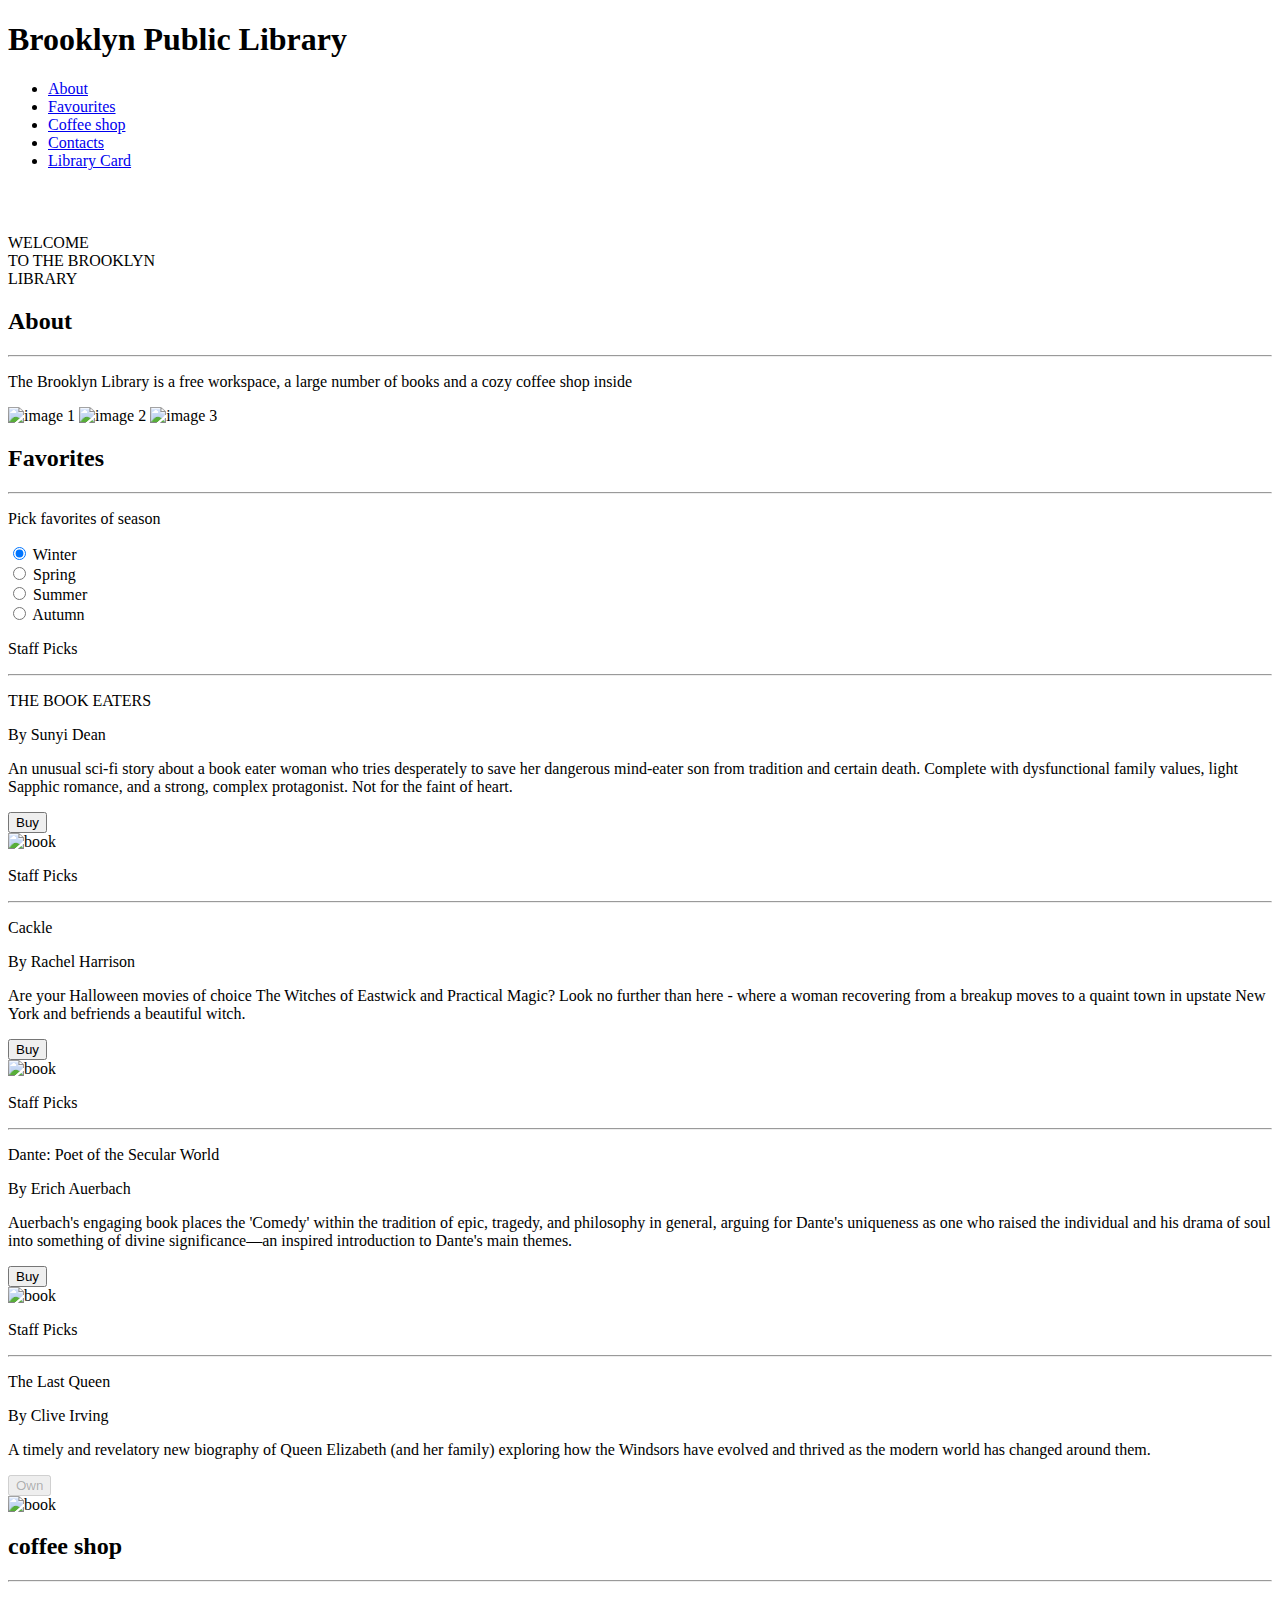
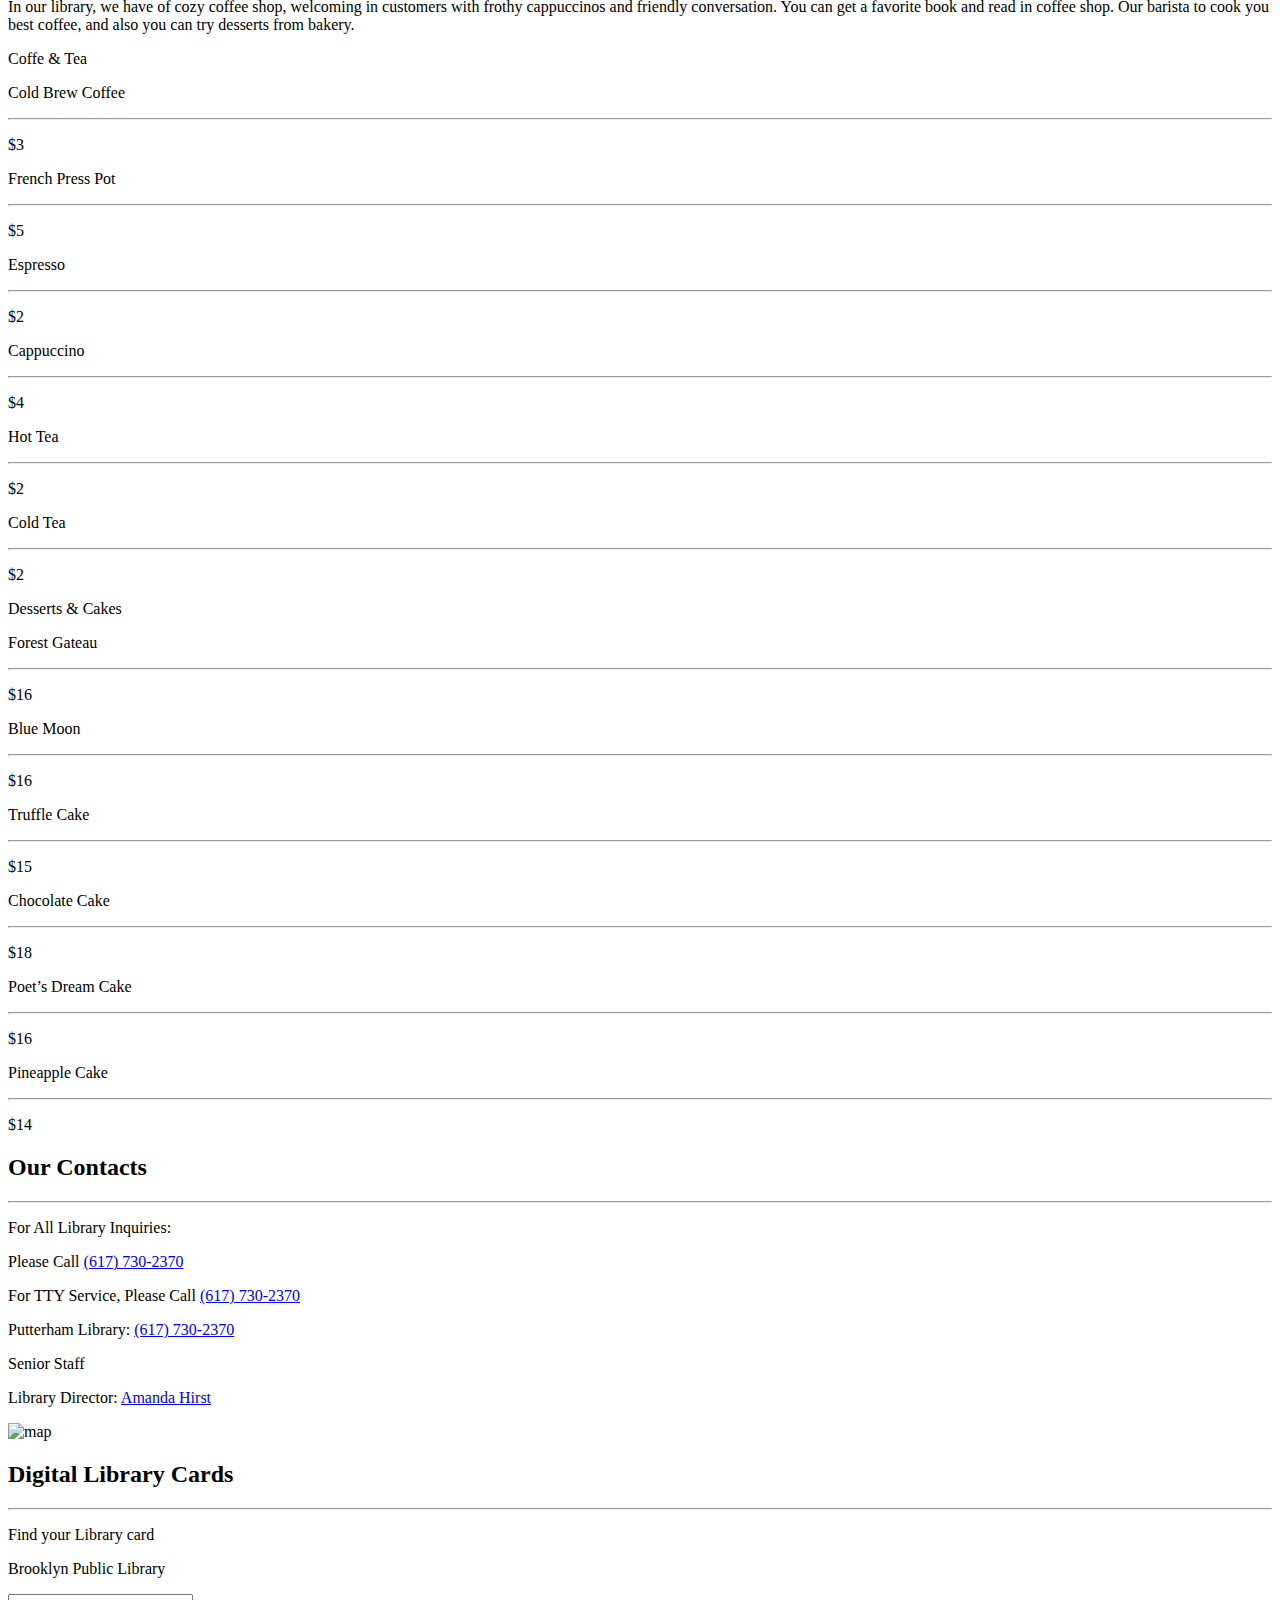
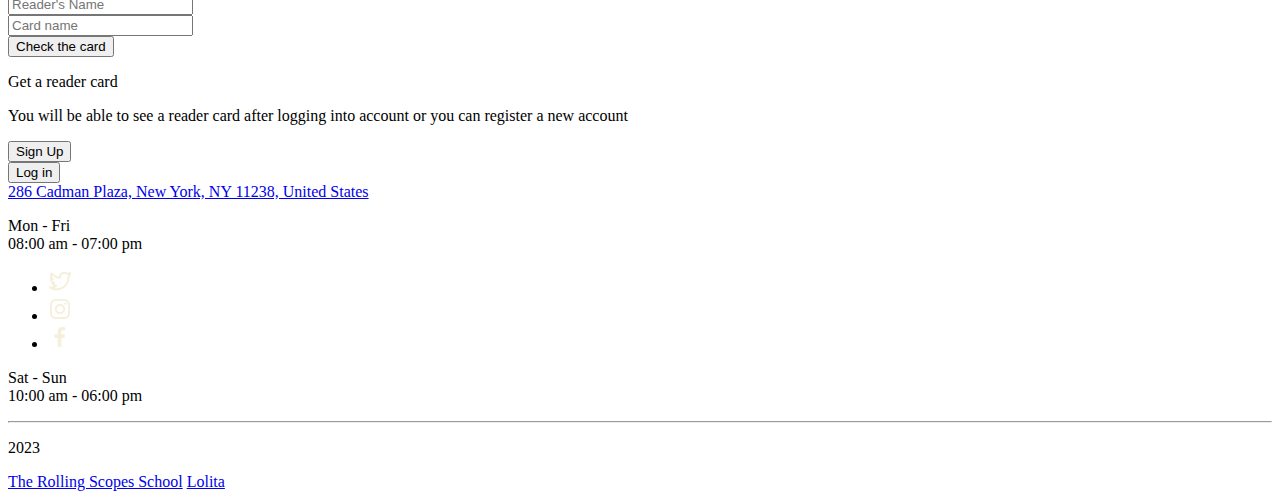
==== commit d6d86e53: "feat: add index.html" ====
--- a/library/index.html
+++ b/library/index.html
@@ -11,6 +11,7 @@
     <link href="https://fonts.googleapis.com/css2?family=Forum&family=Forum:ital,wght@0,100;0,300;0,400;0,500;1,100;1,400&display=swap" rel="stylesheet">
     <link href="https://fonts.googleapis.com/css2?family=Inter&family=Inter:ital,wght@0,100;0,300;0,400;0,500;1,100;1,400&display=swap" rel="stylesheet">
     <link rel="stylesheet" href="style.css">
+    <script type="text/javascript" src="index.js"></script>
   </head>
   <body>
     <header class="main-header">
